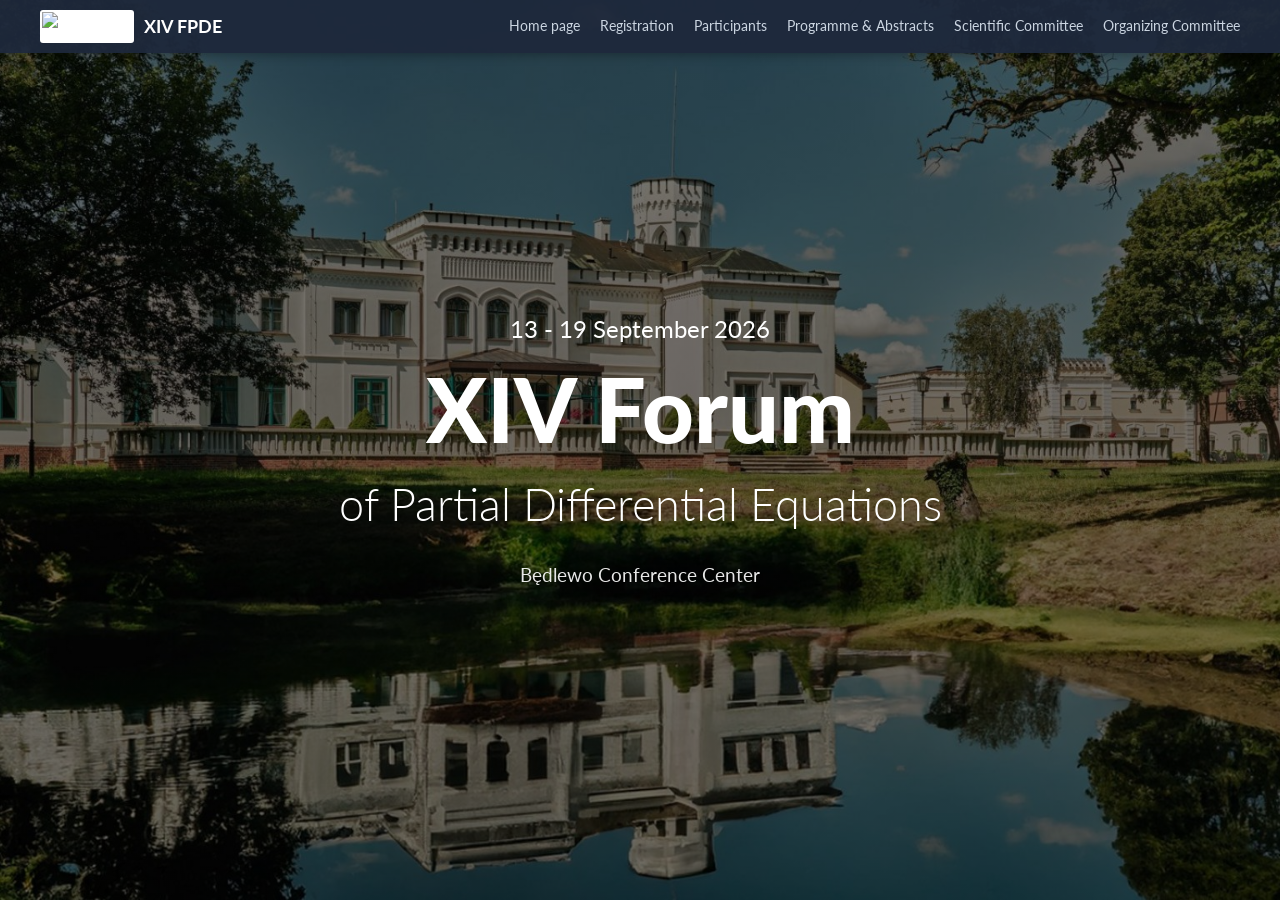
==== index.html @ 039bc212 "Implement navigation bar and adjust styles Added a navigation bar and updated styles for better layo" ====
<!DOCTYPE html>
<html lang="en">
<head>
    <meta charset="UTF-8">
    <meta name="viewport" content="width=device-width, initial-scale=1.0">
    <title>XIV Forum on PDE</title>
    <link href="https://fonts.googleapis.com/css2?family=Lato:wght@300;400;700;900&display=swap" rel="stylesheet">
    <style>
        :root {
            --primary-green: #2E7D32;
            --navbar-bg: rgba(30, 41, 59, 0.95); /* Ciemny granat/antracyt z lekką przezroczystością */
            --light-gray: #f5f7f9;
        }

        body { margin: 0; padding: 0; font-family: 'Lato', sans-serif; color: #333; line-height: 1.6; }

        /* --- NAWIGACJA (NAVBAR) --- */
        .navbar {
            position: fixed; /* Przyklejony do góry */
            top: 0;
            width: 100%;
            background-color: var(--navbar-bg);
            display: flex;
            justify-content: space-between;
            align-items: center;
            padding: 10px 40px;
            box-sizing: border-box;
            z-index: 1000;
            box-shadow: 0 2px 10px rgba(0,0,0,0.3);
        }

        .nav-logo {
            display: flex;
            align-items: center;
            color: white;
            text-decoration: none;
            font-weight: 700;
            font-size: 18px;
        }

        .nav-logo img {
            height: 40px;
            margin-right: 15px;
        }

        .nav-links {
            display: flex;
            gap: 20px;
        }

        .nav-links a {
            color: #cbd5e1;
            text-decoration: none;
            font-size: 14px;
            font-weight: 400;
            transition: 0.3s;
            white-space: nowrap;
        }

        .nav-links a:hover {
            color: white;
        }

        /* --- DOPASOWANIE HERO DO NAVBARA --- */
        .hero {
            position: relative;
            height: 100vh;
            background: linear-gradient(rgba(0,0,0,0.55), rgba(0,0,0,0.55)), 
                        url('image_d2cb7a.jpg') no-repeat center center/cover;
            display: flex;
            align-items: center;
            justify-content: center;
            color: white;
            text-align: center;
        }

        /* Pozostałe style bez zmian dla zachowania struktury... */
        .hero-content h2 { font-size: clamp(18px, 2vw, 24px); font-weight: 400; margin-bottom: 10px; }
        .hero-content h1 { font-size: clamp(40px, 8vw, 90px); font-weight: 900; margin: 0; line-height: 1.1; }
        .hero-content p.sub { font-size: clamp(24px, 4vw, 45px); font-weight: 300; margin: 10px 0; }
        .hero-content p.venue { font-size: clamp(16px, 1.5vw, 22px); margin-top: 20px; opacity: 0.9; }

        .general-info { padding: 80px 20px; max-width: 900px; margin: 0 auto; text-align: center; }
        .section-title { color: var(--primary-green); font-size: 28px; margin-bottom: 30px; }
        .btn-container { display: flex; gap: 20px; justify-content: center; flex-wrap: wrap; }
        .btn { padding: 15px 40px; border-radius: 12px; text-decoration: none; font-weight: 700; transition: 0.3s; }
        .btn-solid { background: var(--primary-green); color: white; }
        .btn-outline { background: white; color: var(--primary-green); border: 2px solid var(--primary-green); }

        .important-info { background-color: var(--light-gray); padding: 80px 20px; }
        .info-grid { display: grid; grid-template-columns: 1fr 1fr; gap: 20px; margin-bottom: 60px; }
        .card { background: white; padding: 25px; border-radius: 16px; box-shadow: 0 4px 12px rgba(0,0,0,0.05); }

        @media (max-width: 1024px) {
            .navbar { flex-direction: column; padding: 15px; }
            .nav-links { margin-top: 15px; flex-wrap: wrap; justify-content: center; gap: 10px; }
        }
    </style>
</head>
<body>

    <nav class="navbar">
        <a href="#" class="nav-logo">
            <div style="background: white; padding: 2px; border-radius: 3px; margin-right: 10px;">
                <img src="https://www.impan.pl/images/logo-impan.png" alt="IMPAN">
            </div>
            XIV FPDE
        </a>
        <div class="nav-links">
            <a href="#">Home page</a>
            <a href="#">Registration</a>
            <a href="#">Participants</a>
            <a href="#">Programme & Abstracts</a>
            <a href="#">Scientific Committee</a>
            <a href="#">Organizing Committee</a>
        </div>
    </nav>

    <section class="hero">
        <div class="hero-content">
            <h2>13 - 19 September 2026</h2>
            <h1>XIV Forum</h1>
            <p class="sub">of Partial Differential Equations</p>
            <p class="venue">Będlewo Conference Center</p>
        </div>
    </section>

    </body>
</html>
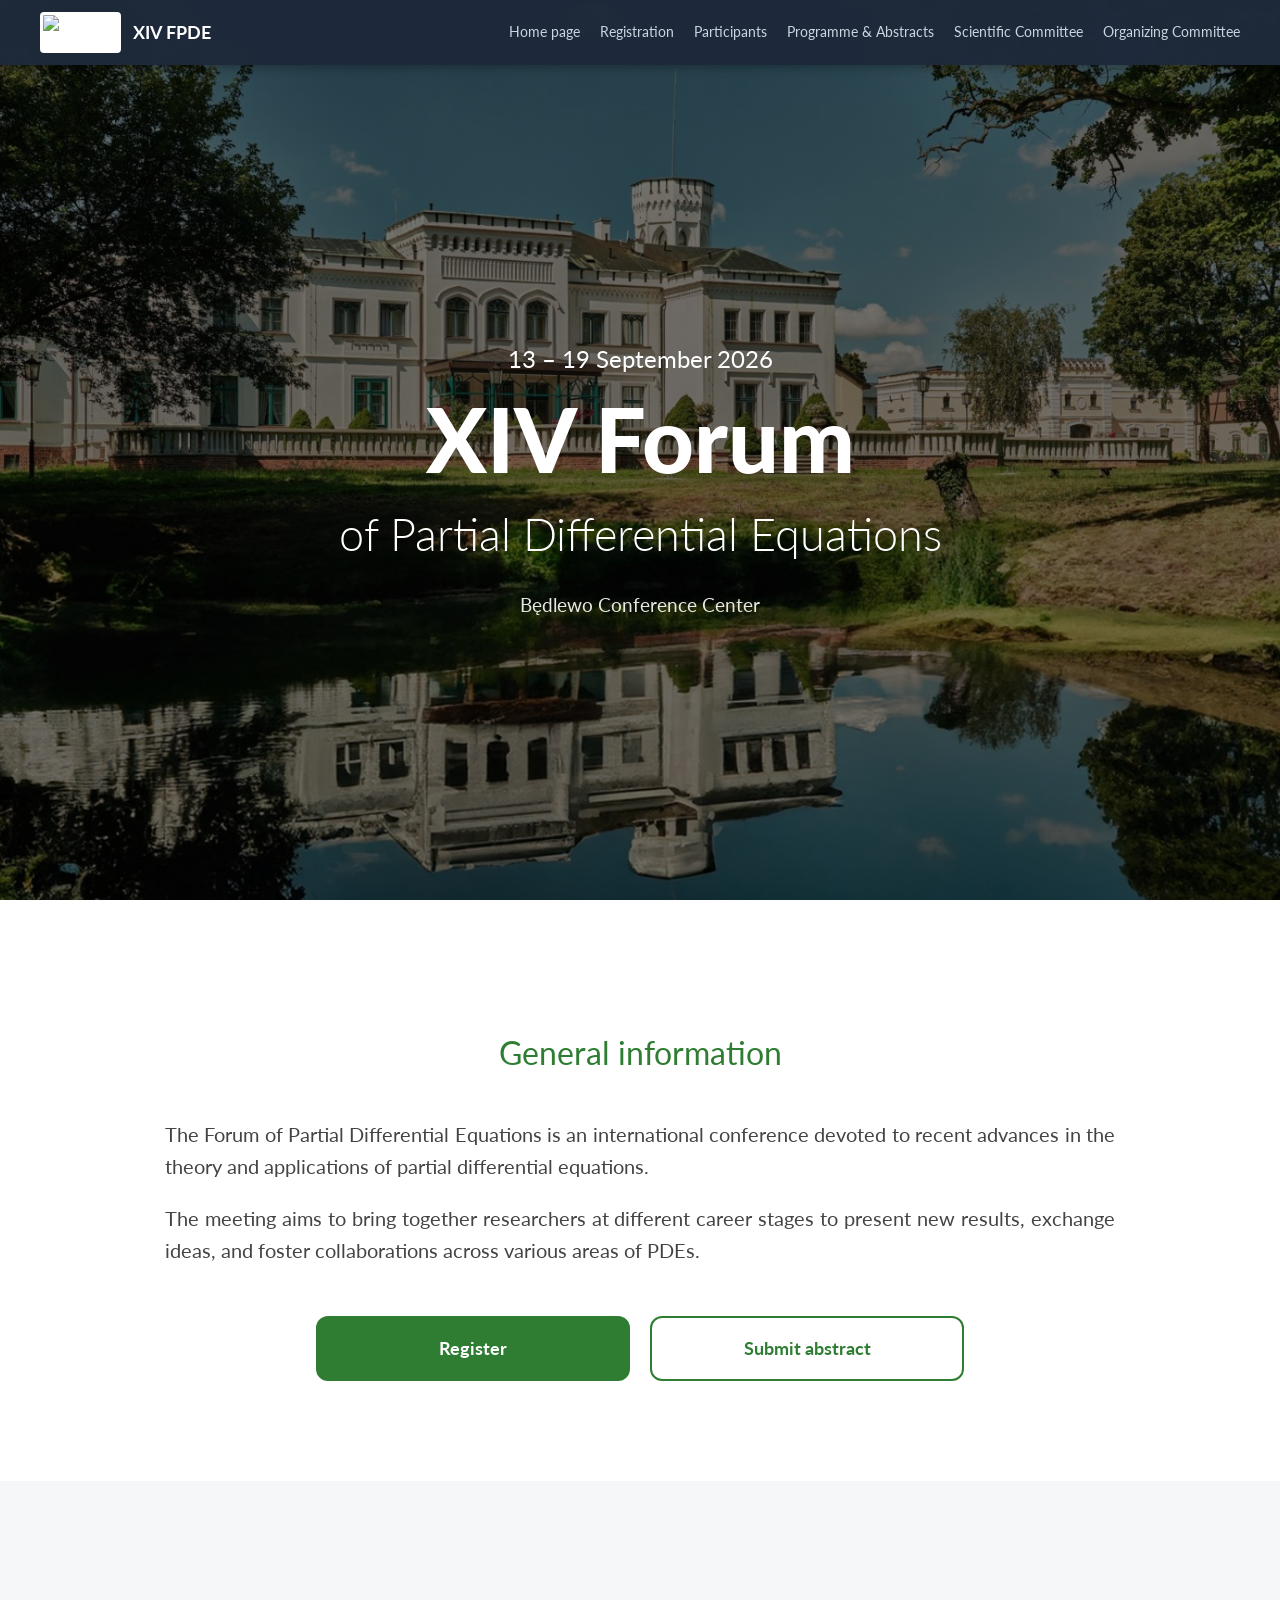
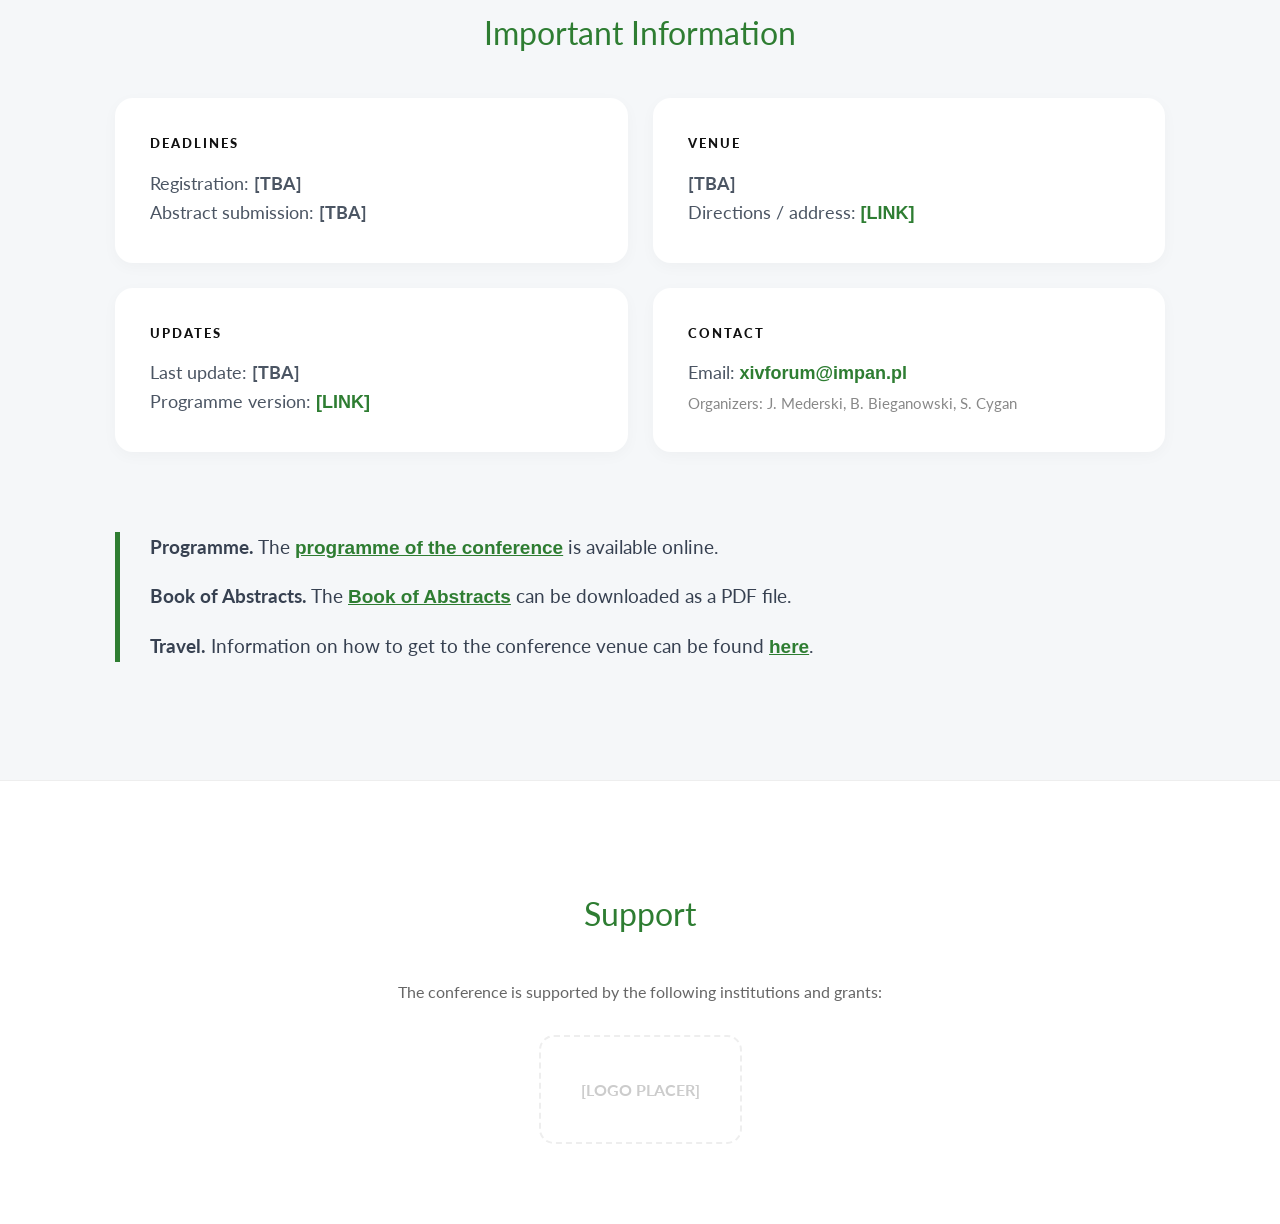
==== commit 2d10c8e4: "Update index.html" ====
--- a/index.html
+++ b/index.html
@@ -3,27 +3,41 @@
 <head>
     <meta charset="UTF-8">
     <meta name="viewport" content="width=device-width, initial-scale=1.0">
-    <title>XIV Forum on PDE</title>
+    <title>XIV Forum on PDE | Będlewo 2026</title>
     <link href="https://fonts.googleapis.com/css2?family=Lato:wght@300;400;700;900&display=swap" rel="stylesheet">
     <style>
         :root {
             --primary-green: #2E7D32;
-            --navbar-bg: rgba(30, 41, 59, 0.95); /* Ciemny granat/antracyt z lekką przezroczystością */
+            --navbar-bg: rgba(30, 41, 59, 0.98); /* Ciemny antracyt */
             --light-gray: #f5f7f9;
         }
 
-        body { margin: 0; padding: 0; font-family: 'Lato', sans-serif; color: #333; line-height: 1.6; }
+        /* Reset i globalne ustawienia */
+        html, body {
+            margin: 0;
+            padding: 0;
+            width: 100%;
+            overflow-x: hidden; /* Zapobiega scrollowaniu na boki */
+            scroll-behavior: smooth;
+        }
+
+        body {
+            font-family: 'Lato', sans-serif;
+            color: #333;
+            line-height: 1.6;
+            background-color: white;
+        }
 
         /* --- NAWIGACJA (NAVBAR) --- */
         .navbar {
-            position: fixed; /* Przyklejony do góry */
+            position: fixed;
             top: 0;
             width: 100%;
             background-color: var(--navbar-bg);
             display: flex;
             justify-content: space-between;
             align-items: center;
-            padding: 10px 40px;
+            padding: 12px 40px;
             box-sizing: border-box;
             z-index: 1000;
             box-shadow: 0 2px 10px rgba(0,0,0,0.3);
@@ -39,8 +53,11 @@
         }
 
         .nav-logo img {
-            height: 40px;
-            margin-right: 15px;
+            height: 35px;
+            background: white;
+            padding: 3px;
+            border-radius: 4px;
+            margin-right: 12px;
         }
 
         .nav-links {
@@ -61,10 +78,10 @@
             color: white;
         }
 
-        /* --- DOPASOWANIE HERO DO NAVBARA --- */
+        /* --- SEKCJA 1: HERO (ZDJĘCIE) --- */
         .hero {
             position: relative;
-            height: 100vh;
+            min-height: 100vh; /* Zapewnia min. pełny ekran, ale pozwala przewijać */
             background: linear-gradient(rgba(0,0,0,0.55), rgba(0,0,0,0.55)), 
                         url('image_d2cb7a.jpg') no-repeat center center/cover;
             display: flex;
@@ -72,28 +89,88 @@
             justify-content: center;
             color: white;
             text-align: center;
-        }
-
-        /* Pozostałe style bez zmian dla zachowania struktury... */
+            padding-top: 60px; /* Miejsce na navbar */
+            box-sizing: border-box;
+        }
+
         .hero-content h2 { font-size: clamp(18px, 2vw, 24px); font-weight: 400; margin-bottom: 10px; }
         .hero-content h1 { font-size: clamp(40px, 8vw, 90px); font-weight: 900; margin: 0; line-height: 1.1; }
         .hero-content p.sub { font-size: clamp(24px, 4vw, 45px); font-weight: 300; margin: 10px 0; }
         .hero-content p.venue { font-size: clamp(16px, 1.5vw, 22px); margin-top: 20px; opacity: 0.9; }
 
-        .general-info { padding: 80px 20px; max-width: 900px; margin: 0 auto; text-align: center; }
-        .section-title { color: var(--primary-green); font-size: 28px; margin-bottom: 30px; }
+        /* --- SEKCJA 2: GENERAL INFO --- */
+        .general-info {
+            padding: 100px 20px;
+            max-width: 950px;
+            margin: 0 auto;
+            text-align: center;
+        }
+
+        .section-title { color: var(--primary-green); font-size: 32px; margin-bottom: 40px; font-weight: 400; }
+        .general-text { font-size: 20px; color: #444; margin-bottom: 50px; text-align: justify; }
+
         .btn-container { display: flex; gap: 20px; justify-content: center; flex-wrap: wrap; }
-        .btn { padding: 15px 40px; border-radius: 12px; text-decoration: none; font-weight: 700; transition: 0.3s; }
-        .btn-solid { background: var(--primary-green); color: white; }
+        .btn {
+            padding: 16px 45px;
+            font-size: 18px;
+            font-weight: 700;
+            border-radius: 12px;
+            text-decoration: none;
+            transition: 0.3s;
+            min-width: 220px;
+        }
+        .btn-solid { background: var(--primary-green); color: white; border: 2px solid var(--primary-green); }
         .btn-outline { background: white; color: var(--primary-green); border: 2px solid var(--primary-green); }
-
-        .important-info { background-color: var(--light-gray); padding: 80px 20px; }
-        .info-grid { display: grid; grid-template-columns: 1fr 1fr; gap: 20px; margin-bottom: 60px; }
-        .card { background: white; padding: 25px; border-radius: 16px; box-shadow: 0 4px 12px rgba(0,0,0,0.05); }
-
+        .btn:hover { transform: translateY(-3px); box-shadow: 0 5px 15px rgba(0,0,0,0.1); }
+
+        /* --- SEKCJA 3: IMPORTANT INFO (SZARY BLOK) --- */
+        .important-info {
+            background-color: var(--light-gray);
+            padding: 100px 20px;
+        }
+
+        .info-wrapper { max-width: 1050px; margin: 0 auto; }
+        
+        .info-grid {
+            display: grid;
+            grid-template-columns: 1fr 1fr; /* Stały układ 2x2 na PC */
+            gap: 25px;
+            margin-bottom: 80px;
+        }
+
+        .card {
+            background: white;
+            padding: 35px;
+            border-radius: 18px;
+            box-shadow: 0 4px 15px rgba(0,0,0,0.03);
+        }
+
+        .card h4 { margin: 0 0 15px 0; font-size: 13px; letter-spacing: 2px; color: #111; text-transform: uppercase; font-weight: 900; }
+        .card p { margin: 0; font-size: 18px; color: #4b5563; }
+        .card a { color: var(--primary-green); text-decoration: none; font-weight: 600; }
+
+        .footer-links {
+            border-left: 5px solid var(--primary-green);
+            padding-left: 30px;
+            margin-top: 40px;
+        }
+        .footer-links p { font-size: 19px; margin: 18px 0; color: #374151; }
+        .footer-links a { color: var(--primary-green); text-decoration: underline; font-weight: 600; }
+
+        /* --- SEKCJA 4: SUPPORT --- */
+        .support-section {
+            padding: 80px 20px;
+            text-align: center;
+            background: white;
+            border-top: 1px solid #eee;
+        }
+
+        /* RWD - Telefon */
         @media (max-width: 1024px) {
             .navbar { flex-direction: column; padding: 15px; }
             .nav-links { margin-top: 15px; flex-wrap: wrap; justify-content: center; gap: 10px; }
+            .info-grid { grid-template-columns: 1fr; } /* Jedna kolumna na mobile */
+            .hero { padding-top: 120px; }
         }
     </style>
 </head>
@@ -101,9 +178,7 @@
 
     <nav class="navbar">
         <a href="#" class="nav-logo">
-            <div style="background: white; padding: 2px; border-radius: 3px; margin-right: 10px;">
-                <img src="https://www.impan.pl/images/logo-impan.png" alt="IMPAN">
-            </div>
+            <img src="https://www.impan.pl/images/logo-impan.png" alt="IMPAN">
             XIV FPDE
         </a>
         <div class="nav-links">
@@ -118,12 +193,64 @@
 
     <section class="hero">
         <div class="hero-content">
-            <h2>13 - 19 September 2026</h2>
+            <h2>13 – 19 September 2026</h2>
             <h1>XIV Forum</h1>
             <p class="sub">of Partial Differential Equations</p>
             <p class="venue">Będlewo Conference Center</p>
         </div>
     </section>
 
-    </body>
+    <section class="general-info">
+        <h2 class="section-title">General information</h2>
+        <div class="general-text">
+            <p>The Forum of Partial Differential Equations is an international conference devoted to recent advances in the theory and applications of partial differential equations.</p>
+            <p>The meeting aims to bring together researchers at different career stages to present new results, exchange ideas, and foster collaborations across various areas of PDEs.</p>
+        </div>
+        <div class="btn-container">
+            <a href="#" class="btn btn-solid">Register</a>
+            <a href="#" class="btn btn-outline">Submit abstract</a>
+        </div>
+    </section>
+
+    <section class="important-info">
+        <div class="info-wrapper">
+            <h2 class="section-title" style="text-align: center;">Important Information</h2>
+            
+            <div class="info-grid">
+                <div class="card">
+                    <h4>Deadlines</h4>
+                    <p>Registration: <b>[TBA]</b><br>Abstract submission: <b>[TBA]</b></p>
+                </div>
+                <div class="card">
+                    <h4>Venue</h4>
+                    <p><b>[TBA]</b><br>Directions / address: <a href="#">[LINK]</a></p>
+                </div>
+                <div class="card">
+                    <h4>Updates</h4>
+                    <p>Last update: <b>[TBA]</b><br>Programme version: <a href="#">[LINK]</a></p>
+                </div>
+                <div class="card">
+                    <h4>Contact</h4>
+                    <p>Email: <a href="mailto:xivforum@impan.pl">xivforum@impan.pl</a><br>
+                    <small style="color: #888;">Organizers: J. Mederski, B. Bieganowski, S. Cygan</small></p>
+                </div>
+            </div>
+
+            <div class="footer-links">
+                <p><b>Programme.</b> The <a href="#">programme of the conference</a> is available online.</p>
+                <p><b>Book of Abstracts.</b> The <a href="#">Book of Abstracts</a> can be downloaded as a PDF file.</p>
+                <p><b>Travel.</b> Information on how to get to the conference venue can be found <a href="#">here</a>.</p>
+            </div>
+        </div>
+    </section>
+
+    <section class="support-section">
+        <h2 class="section-title">Support</h2>
+        <p style="color: #666; max-width: 600px; margin: 0 auto 30px;">The conference is supported by the following institutions and grants:</p>
+        <div style="font-weight: bold; color: #ccc; border: 2px dashed #eee; padding: 40px; display: inline-block; border-radius: 15px;">
+            [LOGO PLACER]
+        </div>
+    </section>
+
+</body>
 </html>
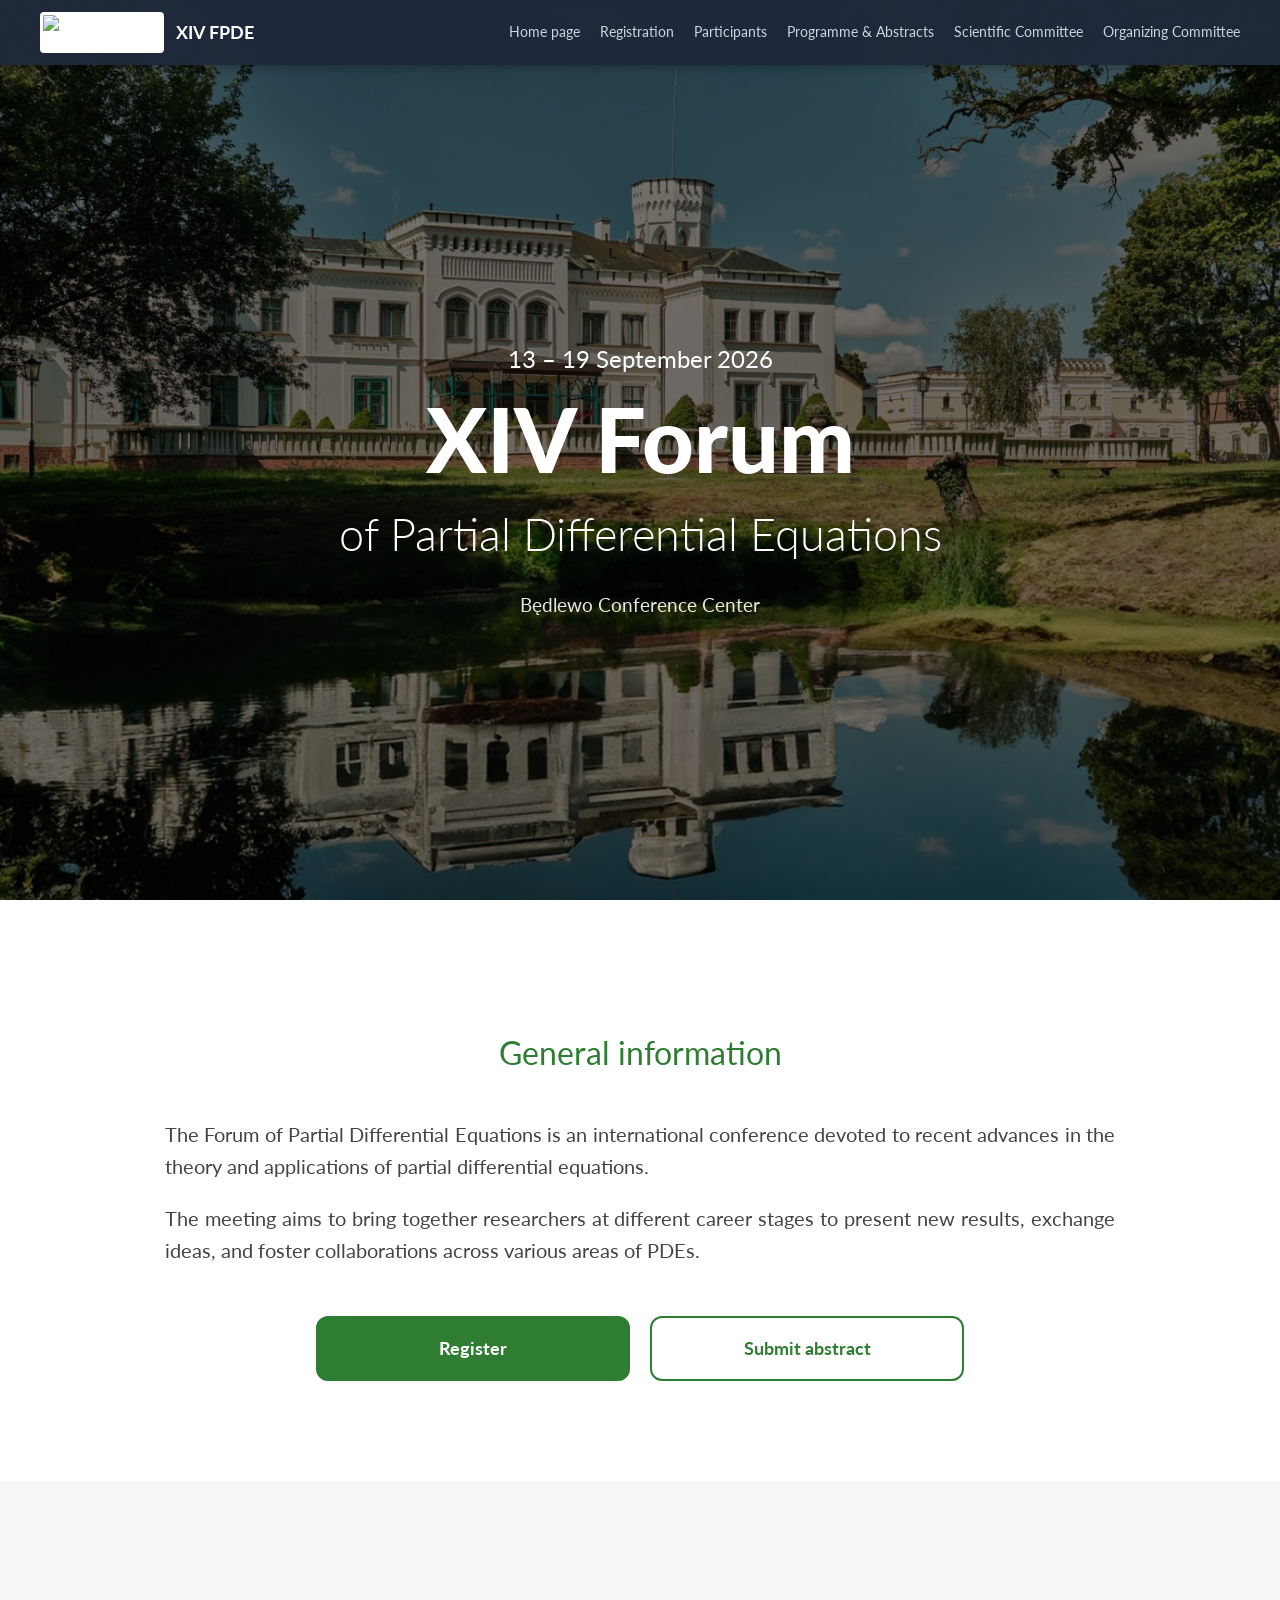
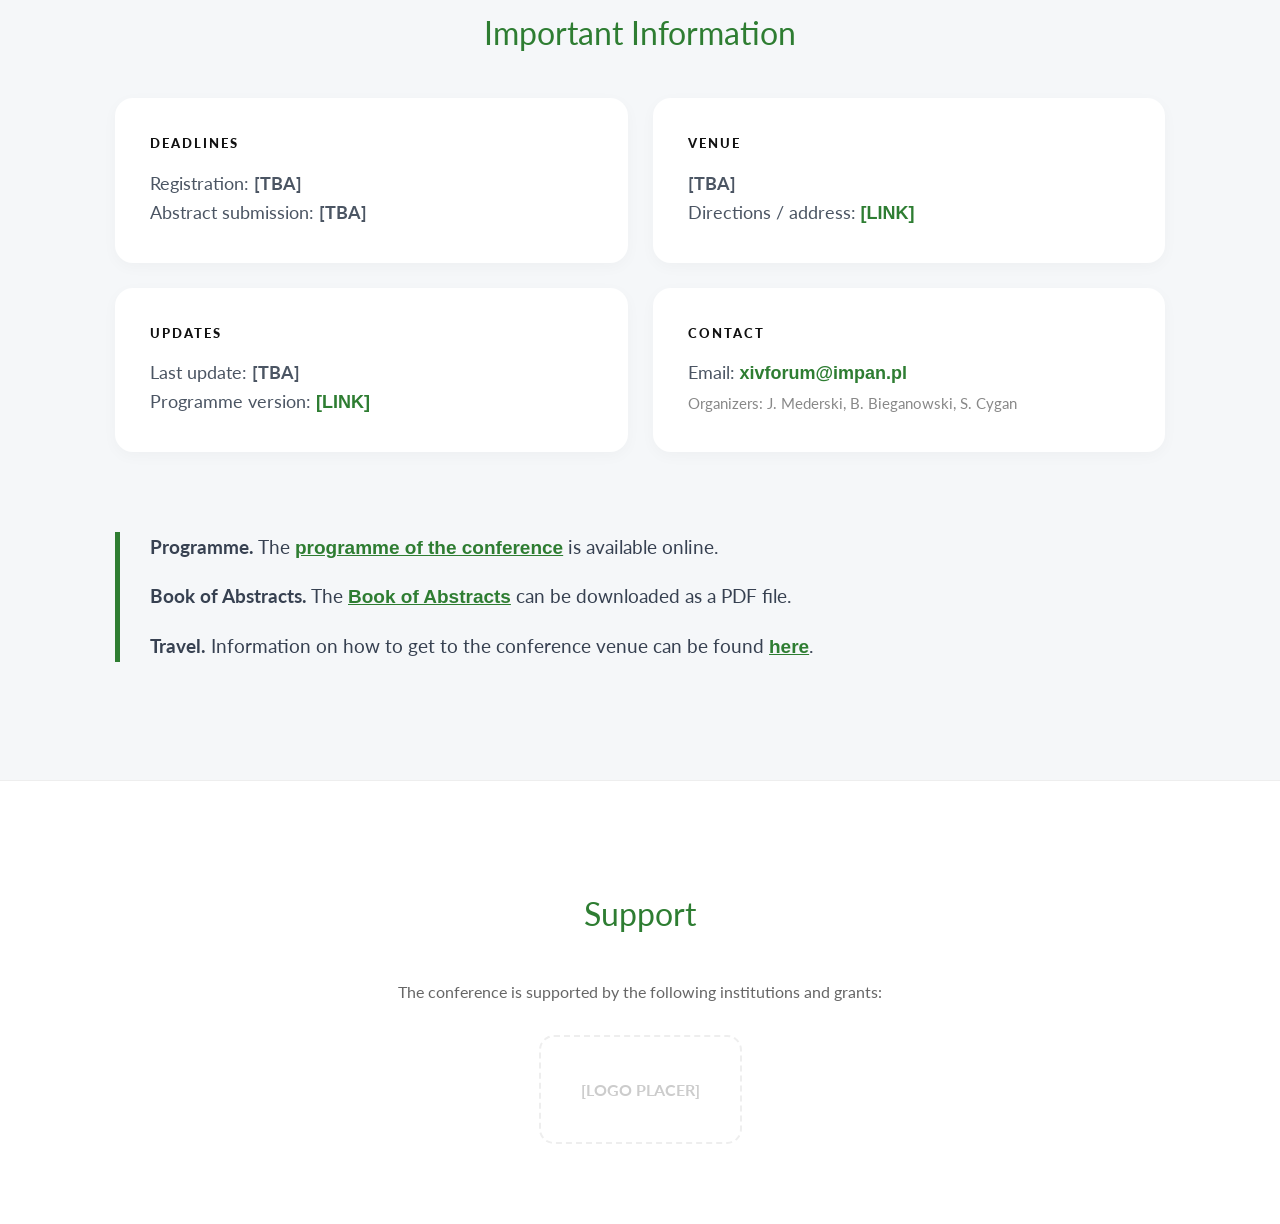
==== commit b864df8e: "Update index.html" ====
--- a/index.html
+++ b/index.html
@@ -178,16 +178,16 @@
 
     <nav class="navbar">
         <a href="#" class="nav-logo">
-            <img src="https://www.impan.pl/images/logo-impan.png" alt="IMPAN">
+            <img src="logo-impan.png" alt="IMPAN Logo">
             XIV FPDE
         </a>
         <div class="nav-links">
             <a href="#">Home page</a>
-            <a href="#">Registration</a>
-            <a href="#">Participants</a>
-            <a href="#">Programme & Abstracts</a>
-            <a href="#">Scientific Committee</a>
-            <a href="#">Organizing Committee</a>
+            <a href="registration.html">Registration</a>
+            <a href="participants.html">Participants</a>
+            <a href="program.html">Programme & Abstracts</a>
+            <a href="scientific.html">Scientific Committee</a>
+            <a href="organization.html">Organizing Committee</a>
         </div>
     </nav>
 
@@ -254,3 +254,7 @@
 
 </body>
 </html>
+
+
+
+
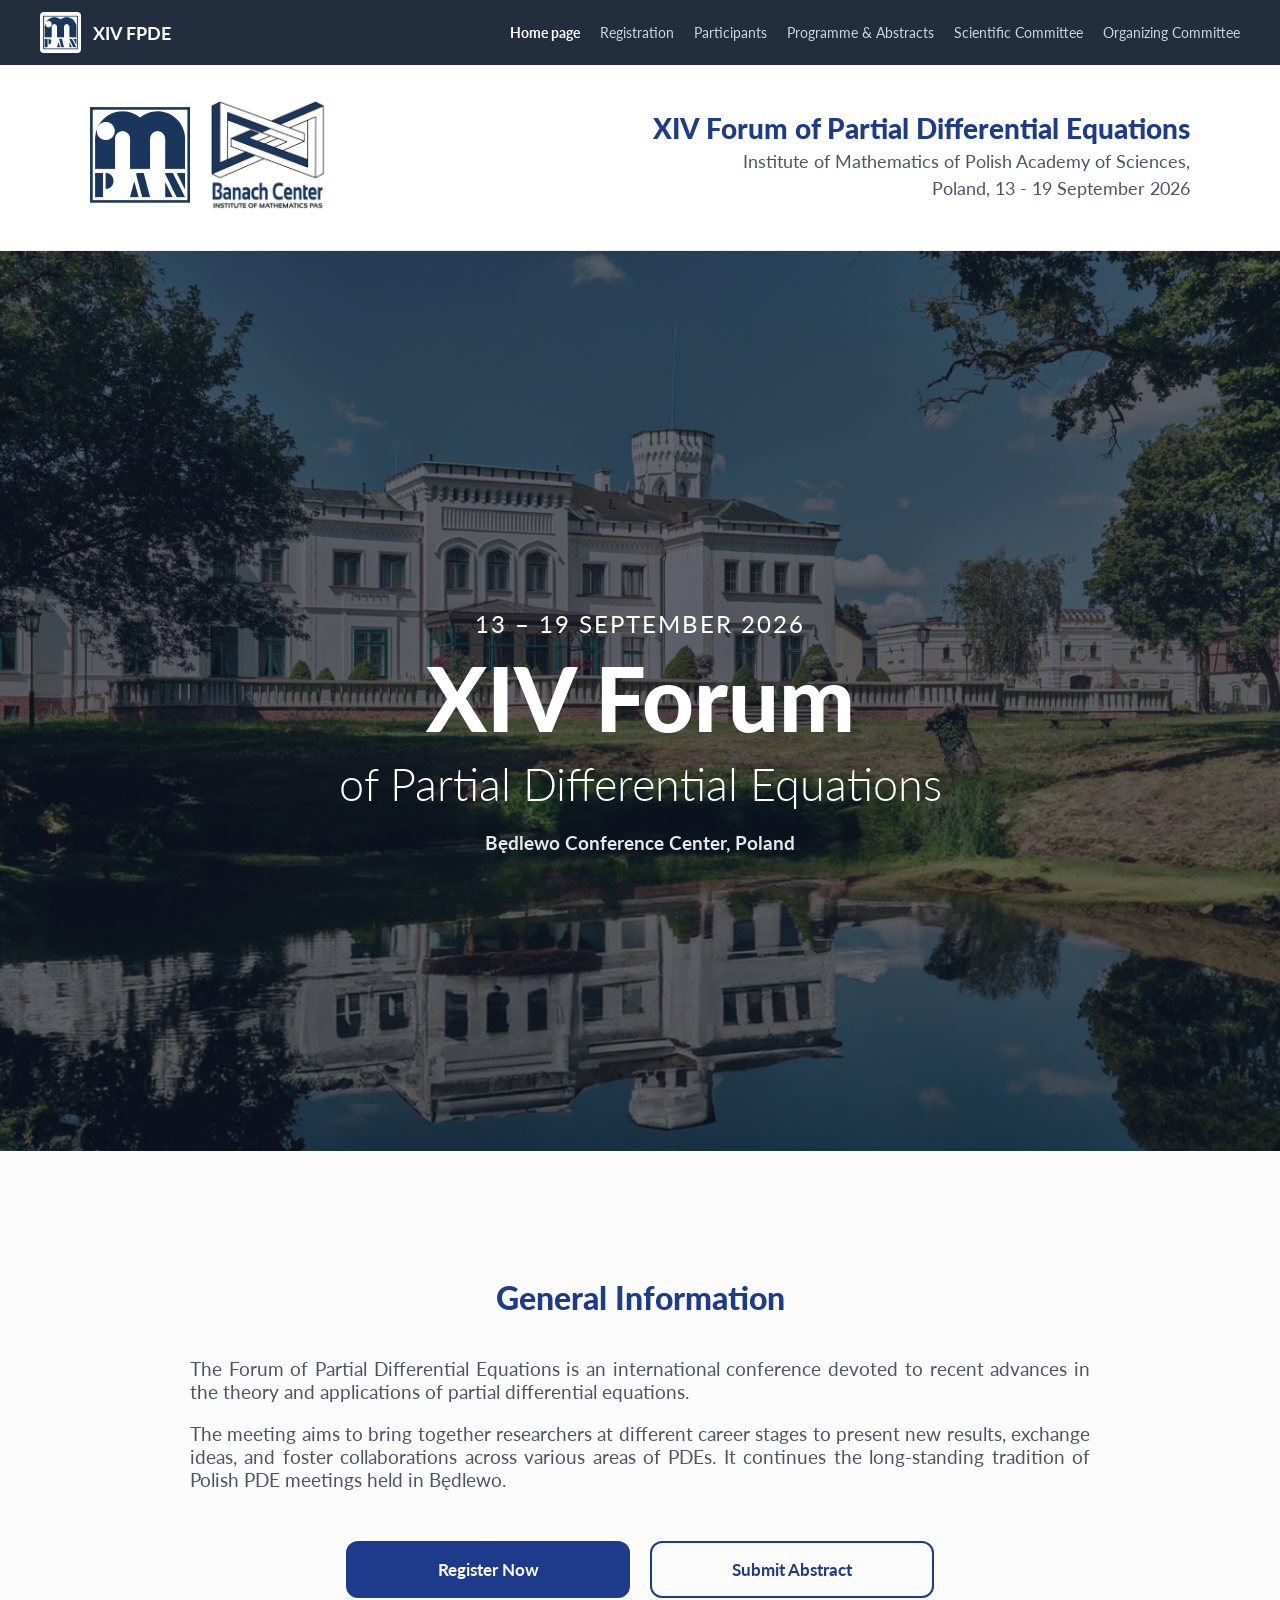
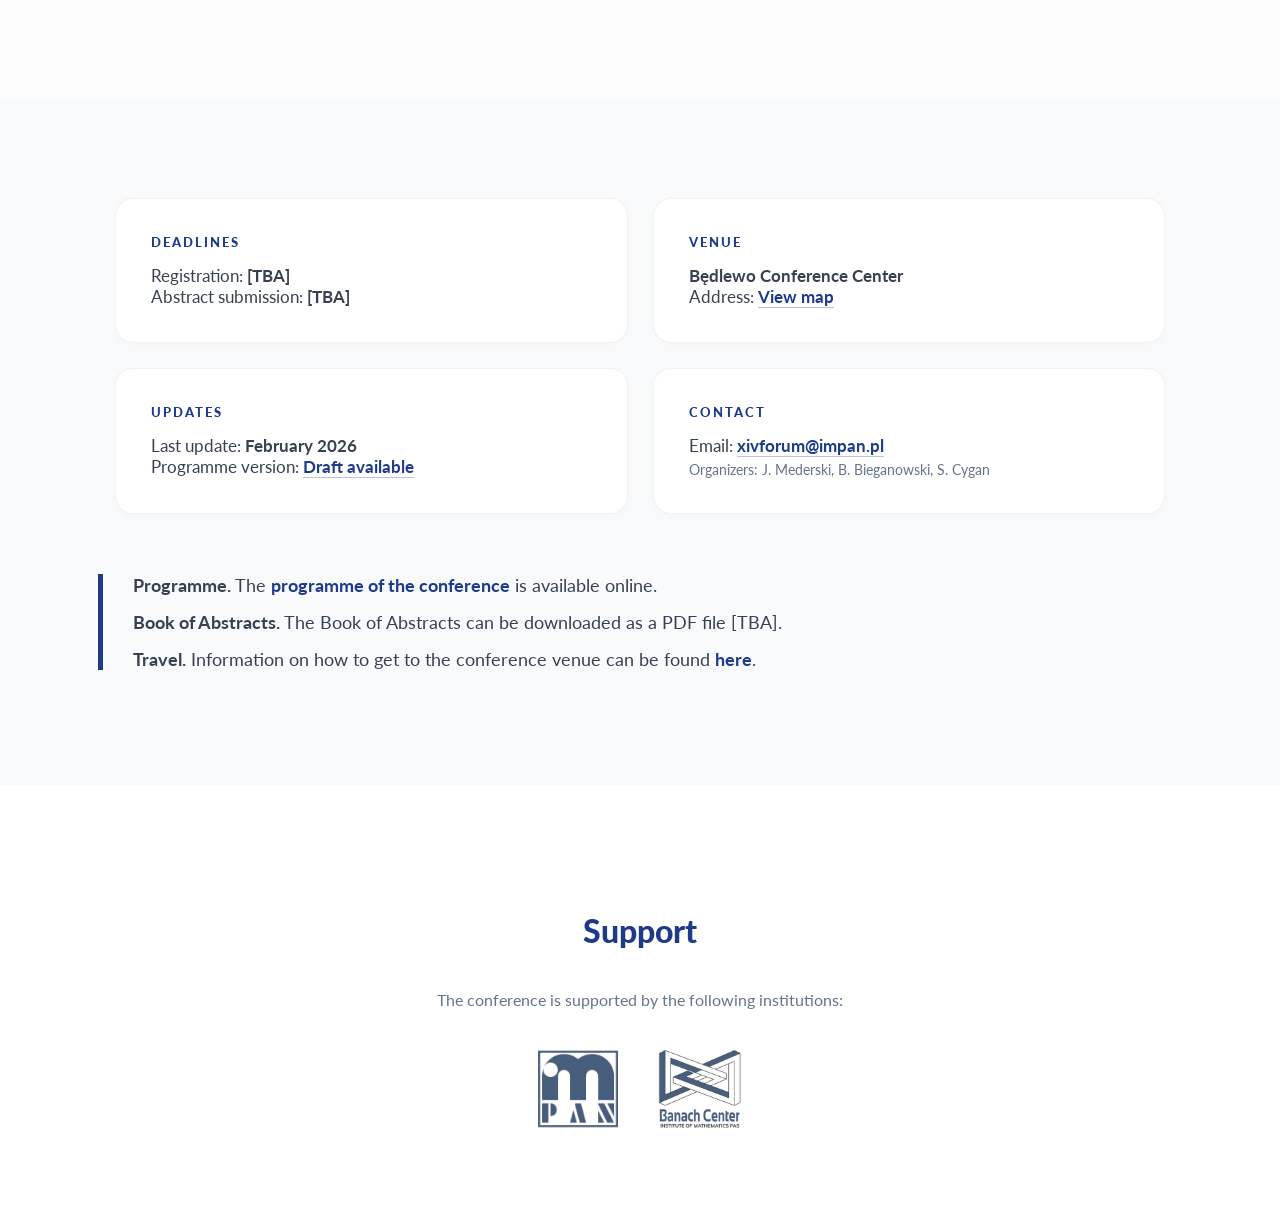
==== commit 05990936: "Refactor index.html structure and styles" ====
--- a/index.html
+++ b/index.html
@@ -5,256 +5,169 @@
     <meta name="viewport" content="width=device-width, initial-scale=1.0">
     <title>XIV Forum on PDE | Będlewo 2026</title>
     <link href="https://fonts.googleapis.com/css2?family=Lato:wght@300;400;700;900&display=swap" rel="stylesheet">
+    <link rel="stylesheet" href="style.css">
+    <script src="header.js" defer></script>
     <style>
         :root {
-            --primary-green: #2E7D32;
-            --navbar-bg: rgba(30, 41, 59, 0.98); /* Ciemny antracyt */
-            --light-gray: #f5f7f9;
+            --primary-blue: #1E3A8A; /* Zgodny z resztą zakładek */
+            --light-gray: #f8fafc;
         }
 
-        /* Reset i globalne ustawienia */
         html, body {
             margin: 0;
             padding: 0;
             width: 100%;
-            overflow-x: hidden; /* Zapobiega scrollowaniu na boki */
+            overflow-x: hidden;
             scroll-behavior: smooth;
         }
 
-        body {
-            font-family: 'Lato', sans-serif;
-            color: #333;
-            line-height: 1.6;
-            background-color: white;
-        }
-
-        /* --- NAWIGACJA (NAVBAR) --- */
-        .navbar {
-            position: fixed;
-            top: 0;
-            width: 100%;
-            background-color: var(--navbar-bg);
-            display: flex;
-            justify-content: space-between;
-            align-items: center;
-            padding: 12px 40px;
-            box-sizing: border-box;
-            z-index: 1000;
-            box-shadow: 0 2px 10px rgba(0,0,0,0.3);
-        }
-
-        .nav-logo {
-            display: flex;
-            align-items: center;
-            color: white;
-            text-decoration: none;
-            font-weight: 700;
-            font-size: 18px;
-        }
-
-        .nav-logo img {
-            height: 35px;
-            background: white;
-            padding: 3px;
-            border-radius: 4px;
-            margin-right: 12px;
-        }
-
-        .nav-links {
-            display: flex;
-            gap: 20px;
-        }
-
-        .nav-links a {
-            color: #cbd5e1;
-            text-decoration: none;
-            font-size: 14px;
-            font-weight: 400;
-            transition: 0.3s;
-            white-space: nowrap;
-        }
-
-        .nav-links a:hover {
-            color: white;
-        }
-
-        /* --- SEKCJA 1: HERO (ZDJĘCIE) --- */
+        /* --- SEKCJA HERO --- */
         .hero {
             position: relative;
-            min-height: 100vh; /* Zapewnia min. pełny ekran, ale pozwala przewijać */
-            background: linear-gradient(rgba(0,0,0,0.55), rgba(0,0,0,0.55)), 
+            min-height: 100vh;
+            background: linear-gradient(rgba(15, 23, 42, 0.65), rgba(15, 23, 42, 0.65)), 
                         url('image_d2cb7a.jpg') no-repeat center center/cover;
             display: flex;
             align-items: center;
             justify-content: center;
             color: white;
             text-align: center;
-            padding-top: 60px; /* Miejsce na navbar */
+            padding-top: 60px;
             box-sizing: border-box;
         }
 
-        .hero-content h2 { font-size: clamp(18px, 2vw, 24px); font-weight: 400; margin-bottom: 10px; }
+        .hero-content h2 { font-size: clamp(18px, 2vw, 24px); font-weight: 400; margin-bottom: 10px; text-transform: uppercase; letter-spacing: 2px; }
         .hero-content h1 { font-size: clamp(40px, 8vw, 90px); font-weight: 900; margin: 0; line-height: 1.1; }
         .hero-content p.sub { font-size: clamp(24px, 4vw, 45px); font-weight: 300; margin: 10px 0; }
-        .hero-content p.venue { font-size: clamp(16px, 1.5vw, 22px); margin-top: 20px; opacity: 0.9; }
+        .hero-content p.venue { font-size: clamp(16px, 1.5vw, 22px); margin-top: 20px; opacity: 0.9; font-weight: 700; }
 
-        /* --- SEKCJA 2: GENERAL INFO --- */
-        .general-info {
-            padding: 100px 20px;
-            max-width: 950px;
-            margin: 0 auto;
+        /* --- LAYOUT SEKCJI --- */
+        .section-padding { padding: 100px 20px; }
+        .home-section-title { 
+            color: var(--primary-blue); 
+            font-size: 32px; 
+            margin-bottom: 40px; 
+            font-weight: 900; 
             text-align: center;
         }
 
-        .section-title { color: var(--primary-green); font-size: 32px; margin-bottom: 40px; font-weight: 400; }
-        .general-text { font-size: 20px; color: #444; margin-bottom: 50px; text-align: justify; }
+        .general-text { font-size: 19px; color: #4b5563; max-width: 900px; margin: 0 auto 50px; text-align: justify; }
 
+        /* --- PRZYCISKI --- */
         .btn-container { display: flex; gap: 20px; justify-content: center; flex-wrap: wrap; }
-        .btn {
-            padding: 16px 45px;
-            font-size: 18px;
+        .btn-home {
+            padding: 16px 40px;
+            font-size: 17px;
             font-weight: 700;
             border-radius: 12px;
             text-decoration: none;
             transition: 0.3s;
-            min-width: 220px;
+            min-width: 200px;
+            text-align: center;
         }
-        .btn-solid { background: var(--primary-green); color: white; border: 2px solid var(--primary-green); }
-        .btn-outline { background: white; color: var(--primary-green); border: 2px solid var(--primary-green); }
-        .btn:hover { transform: translateY(-3px); box-shadow: 0 5px 15px rgba(0,0,0,0.1); }
+        .btn-blue { background: var(--primary-blue); color: white; border: 2px solid var(--primary-blue); }
+        .btn-blue-outline { background: transparent; color: var(--primary-blue); border: 2px solid var(--primary-blue); }
+        .btn-home:hover { transform: translateY(-3px); box-shadow: 0 8px 20px rgba(30, 58, 138, 0.2); }
 
-        /* --- SEKCJA 3: IMPORTANT INFO (SZARY BLOK) --- */
-        .important-info {
-            background-color: var(--light-gray);
-            padding: 100px 20px;
+        /* --- KARTY INFORMACYJNE --- */
+        .important-info { background-color: var(--light-gray); }
+        .info-grid {
+            display: grid;
+            grid-template-columns: 1fr 1fr;
+            gap: 25px;
+            max-width: 1050px;
+            margin: 0 auto 60px;
         }
 
-        .info-wrapper { max-width: 1050px; margin: 0 auto; }
-        
-        .info-grid {
-            display: grid;
-            grid-template-columns: 1fr 1fr; /* Stały układ 2x2 na PC */
-            gap: 25px;
-            margin-bottom: 80px;
-        }
-
-        .card {
+        .info-card {
             background: white;
             padding: 35px;
             border-radius: 18px;
-            box-shadow: 0 4px 15px rgba(0,0,0,0.03);
+            border: 1px solid rgba(0,0,0,0.05);
+            box-shadow: 0 4px 15px rgba(0,0,0,0.02);
         }
 
-        .card h4 { margin: 0 0 15px 0; font-size: 13px; letter-spacing: 2px; color: #111; text-transform: uppercase; font-weight: 900; }
-        .card p { margin: 0; font-size: 18px; color: #4b5563; }
-        .card a { color: var(--primary-green); text-decoration: none; font-weight: 600; }
+        .info-card h4 { margin: 0 0 15px 0; font-size: 13px; letter-spacing: 2px; color: var(--primary-blue); text-transform: uppercase; font-weight: 900; }
+        .info-card p { margin: 0; font-size: 17px; color: #374151; }
+        .info-card a { color: var(--primary-blue); text-decoration: none; font-weight: 700; border-bottom: 1px solid rgba(30, 58, 138, 0.3); }
 
-        .footer-links {
-            border-left: 5px solid var(--primary-green);
+        /* --- FOOTER LINKS --- */
+        .footer-links-block {
+            max-width: 1050px;
+            margin: 0 auto;
+            border-left: 5px solid var(--primary-blue);
             padding-left: 30px;
-            margin-top: 40px;
         }
-        .footer-links p { font-size: 19px; margin: 18px 0; color: #374151; }
-        .footer-links a { color: var(--primary-green); text-decoration: underline; font-weight: 600; }
+        .footer-links-block p { font-size: 18px; margin: 15px 0; color: #374151; }
+        .footer-links-block a { color: var(--primary-blue); text-decoration: none; font-weight: 700; }
 
-        /* --- SEKCJA 4: SUPPORT --- */
-        .support-section {
-            padding: 80px 20px;
-            text-align: center;
-            background: white;
-            border-top: 1px solid #eee;
-        }
-
-        /* RWD - Telefon */
-        @media (max-width: 1024px) {
-            .navbar { flex-direction: column; padding: 15px; }
-            .nav-links { margin-top: 15px; flex-wrap: wrap; justify-content: center; gap: 10px; }
-            .info-grid { grid-template-columns: 1fr; } /* Jedna kolumna na mobile */
-            .hero { padding-top: 120px; }
+        @media (max-width: 800px) {
+            .info-grid { grid-template-columns: 1fr; }
+            .hero-content h1 { font-size: 50px; }
         }
     </style>
 </head>
 <body>
 
-    <nav class="navbar">
-        <a href="#" class="nav-logo">
-            <img src="logo-impan.png" alt="IMPAN Logo">
-            XIV FPDE
-        </a>
-        <div class="nav-links">
-            <a href="#">Home page</a>
-            <a href="registration.html">Registration</a>
-            <a href="participants.html">Participants</a>
-            <a href="program.html">Programme & Abstracts</a>
-            <a href="scientific.html">Scientific Committee</a>
-            <a href="organization.html">Organizing Committee</a>
-        </div>
-    </nav>
+    <div id="header-placeholder"></div>
 
     <section class="hero">
         <div class="hero-content">
             <h2>13 – 19 September 2026</h2>
             <h1>XIV Forum</h1>
             <p class="sub">of Partial Differential Equations</p>
-            <p class="venue">Będlewo Conference Center</p>
+            <p class="venue">Będlewo Conference Center, Poland</p>
         </div>
     </section>
 
-    <section class="general-info">
-        <h2 class="section-title">General information</h2>
+    <section class="section-padding">
+        <h2 class="home-section-title">General Information</h2>
         <div class="general-text">
             <p>The Forum of Partial Differential Equations is an international conference devoted to recent advances in the theory and applications of partial differential equations.</p>
-            <p>The meeting aims to bring together researchers at different career stages to present new results, exchange ideas, and foster collaborations across various areas of PDEs.</p>
+            <p>The meeting aims to bring together researchers at different career stages to present new results, exchange ideas, and foster collaborations across various areas of PDEs. It continues the long-standing tradition of Polish PDE meetings held in Będlewo.</p>
         </div>
         <div class="btn-container">
-            <a href="#" class="btn btn-solid">Register</a>
-            <a href="#" class="btn btn-outline">Submit abstract</a>
+            <a href="registration.html" class="btn-home btn-blue">Register Now</a>
+            <a href="mailto:xivforum@impan.pl" class="btn-home btn-blue-outline">Submit Abstract</a>
         </div>
     </section>
 
-    <section class="important-info">
-        <div class="info-wrapper">
-            <h2 class="section-title" style="text-align: center;">Important Information</h2>
-            
-            <div class="info-grid">
-                <div class="card">
-                    <h4>Deadlines</h4>
-                    <p>Registration: <b>[TBA]</b><br>Abstract submission: <b>[TBA]</b></p>
-                </div>
-                <div class="card">
-                    <h4>Venue</h4>
-                    <p><b>[TBA]</b><br>Directions / address: <a href="#">[LINK]</a></p>
-                </div>
-                <div class="card">
-                    <h4>Updates</h4>
-                    <p>Last update: <b>[TBA]</b><br>Programme version: <a href="#">[LINK]</a></p>
-                </div>
-                <div class="card">
-                    <h4>Contact</h4>
-                    <p>Email: <a href="mailto:xivforum@impan.pl">xivforum@impan.pl</a><br>
-                    <small style="color: #888;">Organizers: J. Mederski, B. Bieganowski, S. Cygan</small></p>
-                </div>
+    <section class="important-info section-padding">
+        <div class="info-grid">
+            <div class="info-card">
+                <h4>Deadlines</h4>
+                <p>Registration: <b>[TBA]</b><br>Abstract submission: <b>[TBA]</b></p>
             </div>
+            <div class="info-card">
+                <h4>Venue</h4>
+                <p><b>Będlewo Conference Center</b><br>Address: <a href="https://www.impan.pl/en/centres/bedlewo/location" target="_blank">View map</a></p>
+            </div>
+            <div class="info-card">
+                <h4>Updates</h4>
+                <p>Last update: <b>February 2026</b><br>Programme version: <a href="programme.html">Draft available</a></p>
+            </div>
+            <div class="info-card">
+                <h4>Contact</h4>
+                <p>Email: <a href="mailto:xivforum@impan.pl">xivforum@impan.pl</a><br>
+                <small style="color: #64748b; display: block; margin-top: 5px;">Organizers: J. Mederski, B. Bieganowski, S. Cygan</small></p>
+            </div>
+        </div>
 
-            <div class="footer-links">
-                <p><b>Programme.</b> The <a href="#">programme of the conference</a> is available online.</p>
-                <p><b>Book of Abstracts.</b> The <a href="#">Book of Abstracts</a> can be downloaded as a PDF file.</p>
-                <p><b>Travel.</b> Information on how to get to the conference venue can be found <a href="#">here</a>.</p>
-            </div>
+        <div class="footer-links-block">
+            <p><b>Programme.</b> The <a href="programme.html">programme of the conference</a> is available online.</p>
+            <p><b>Book of Abstracts.</b> The Book of Abstracts can be downloaded as a PDF file [TBA].</p>
+            <p><b>Travel.</b> Information on how to get to the conference venue can be found <a href="registration.html">here</a>.</p>
         </div>
     </section>
 
-    <section class="support-section">
-        <h2 class="section-title">Support</h2>
-        <p style="color: #666; max-width: 600px; margin: 0 auto 30px;">The conference is supported by the following institutions and grants:</p>
-        <div style="font-weight: bold; color: #ccc; border: 2px dashed #eee; padding: 40px; display: inline-block; border-radius: 15px;">
-            [LOGO PLACER]
+    <section class="section-padding" style="text-align: center; background: white;">
+        <h2 class="home-section-title">Support</h2>
+        <p style="color: #64748b; max-width: 600px; margin: 0 auto 40px;">The conference is supported by the following institutions:</p>
+        <div style="display: flex; justify-content: center; gap: 40px; align-items: center; flex-wrap: wrap; opacity: 0.8;">
+             <img src="logo-impan.png" alt="IMPAN" style="height: 80px;">
+             <img src="banachcenter.jpg" alt="Banach Center" style="height: 80px;">
         </div>
     </section>
 
 </body>
 </html>
-
-
-
-
--- a/style.css
+++ b/style.css
@@ -0,0 +1,191 @@
+/* --- ZMIENNE I PODSTAWY --- */
+:root {
+    --primary-blue: #1E3A8A;
+    --navbar-bg: rgba(30, 41, 59, 0.98);
+    --light-gray: #f5f7f9;
+    --text-dark: #111827;
+    --text-muted: #4b5563;
+    --border-soft: rgba(0,0,0,0.08);
+}
+
+body { 
+    margin: 0; 
+    padding: 0; 
+    font-family: 'Lato', sans-serif; 
+    background-color: #fcfcfc; 
+    color: #1f2937; 
+}
+
+/* --- NAVBAR --- */
+.navbar {
+    position: fixed; 
+    top: 0; 
+    width: 100%; 
+    background-color: var(--navbar-bg);
+    display: flex; 
+    justify-content: space-between; 
+    align-items: center;
+    padding: 12px 40px; 
+    box-sizing: border-box; 
+    z-index: 1000;
+}
+
+.nav-logo { 
+    display: flex; 
+    align-items: center; 
+    color: white; 
+    text-decoration: none; 
+    font-weight: 700; 
+    font-size: 18px; 
+}
+
+.nav-logo img { 
+    height: 35px; 
+    background: white; 
+    padding: 3px; 
+    border-radius: 4px; 
+    margin-right: 12px; 
+}
+
+.nav-links { 
+    display: flex; 
+    gap: 20px; 
+}
+
+.nav-links a { 
+    color: #cbd5e1; 
+    text-decoration: none; 
+    font-size: 14px; 
+    transition: 0.3s; 
+}
+
+.nav-links a:hover, .nav-links a.active-link { 
+    color: white; 
+}
+
+.nav-links a.active-link {
+    font-weight: bold;
+}
+
+/* --- HEADER / BANNER --- */
+.header-banner {
+    margin-top: 60px;
+    background: #fff;
+    padding: 40px 20px;
+    border-bottom: 1px solid #eee;
+    display: flex;
+    justify-content: center;
+    align-items: center;
+}
+
+.header-container {
+    max-width: 1100px; 
+    width: 100%;
+    display: flex; 
+    align-items: center; 
+    justify-content: space-between; 
+    gap: 30px;
+}
+
+.logos { 
+    display: flex; 
+    align-items: center; 
+    gap: 20px; 
+}
+
+.logos img { 
+    height: clamp(60px, 10vw, 85px); /* Skalowanie logo IMPAN */
+    width: auto;
+}
+
+.logo-banach {
+    height: clamp(80px, 12vw, 115px) !important; /* Skalowanie logo Banacha (zgodnie z prośbą) */
+}
+
+.header-text { 
+    text-align: right; 
+}
+
+.header-text h1 { 
+    font-size: clamp(20px, 2.5vw, 28px); 
+    color: var(--primary-blue); 
+    margin: 0; 
+    font-weight: 900; 
+}
+
+.header-text p { 
+    font-size: clamp(14px, 1.5vw, 18px); 
+    margin: 5px 0 0 0; 
+    color: var(--text-muted); 
+}
+
+/* --- KONTENER TREŚCI --- */
+.responsive-container {
+    max-width: 900px;
+    margin: 40px auto;
+    font-size: clamp(17px, 1.4vw, 20px);
+    line-height: 1.6;
+    padding: 0 20px 60px;
+}
+
+.main-box {
+    border: 1px solid var(--border-soft);
+    border-radius: 18px;
+    padding: clamp(20px, 4vw, 45px);
+    background: white;
+    box-shadow: 0 10px 25px rgba(0,0,0,0.05);
+}
+
+/* --- ELEMENTY FORMULARZA I TEKSTU --- */
+.section-title {
+    font-weight: 800;
+    color: var(--text-dark);
+    margin-bottom: 8px;
+}
+
+.info-text {
+    color: var(--text-muted);
+    font-size: 0.95em;
+    margin-top: 10px;
+}
+
+.bank-code {
+    word-break: break-all;
+    font-family: 'Courier New', monospace;
+    background: #f1f5f9;
+    padding: 4px 8px;
+    border-radius: 4px;
+    display: inline-block;
+    margin: 4px 0;
+}
+
+/* --- PRZYCISK REGISTRACJI --- */
+.btn-registration {
+    display: inline-block;
+    width: 100%;
+    max-width: 320px;
+    box-sizing: border-box;
+    padding: 18px 32px;
+    font-size: 20px;
+    font-weight: 800;
+    color: #ffffff;
+    background: var(--primary-blue);
+    border-radius: 15px;
+    text-decoration: none;
+    transition: transform 0.2s, background 0.2s;
+    text-align: center;
+}
+
+.btn-registration:hover {
+    background: #172e6e;
+    transform: translateY(-2px);
+    box-shadow: 0 5px 15px rgba(30, 58, 138, 0.3);
+}
+
+/* --- RESPONSIVE --- */
+@media (max-width: 768px) {
+    .navbar { padding: 10px 20px; }
+    .header-container { flex-direction: column; text-align: center; }
+    .header-text { text-align: center; }
+    .logos { justify-content: center; }
+}
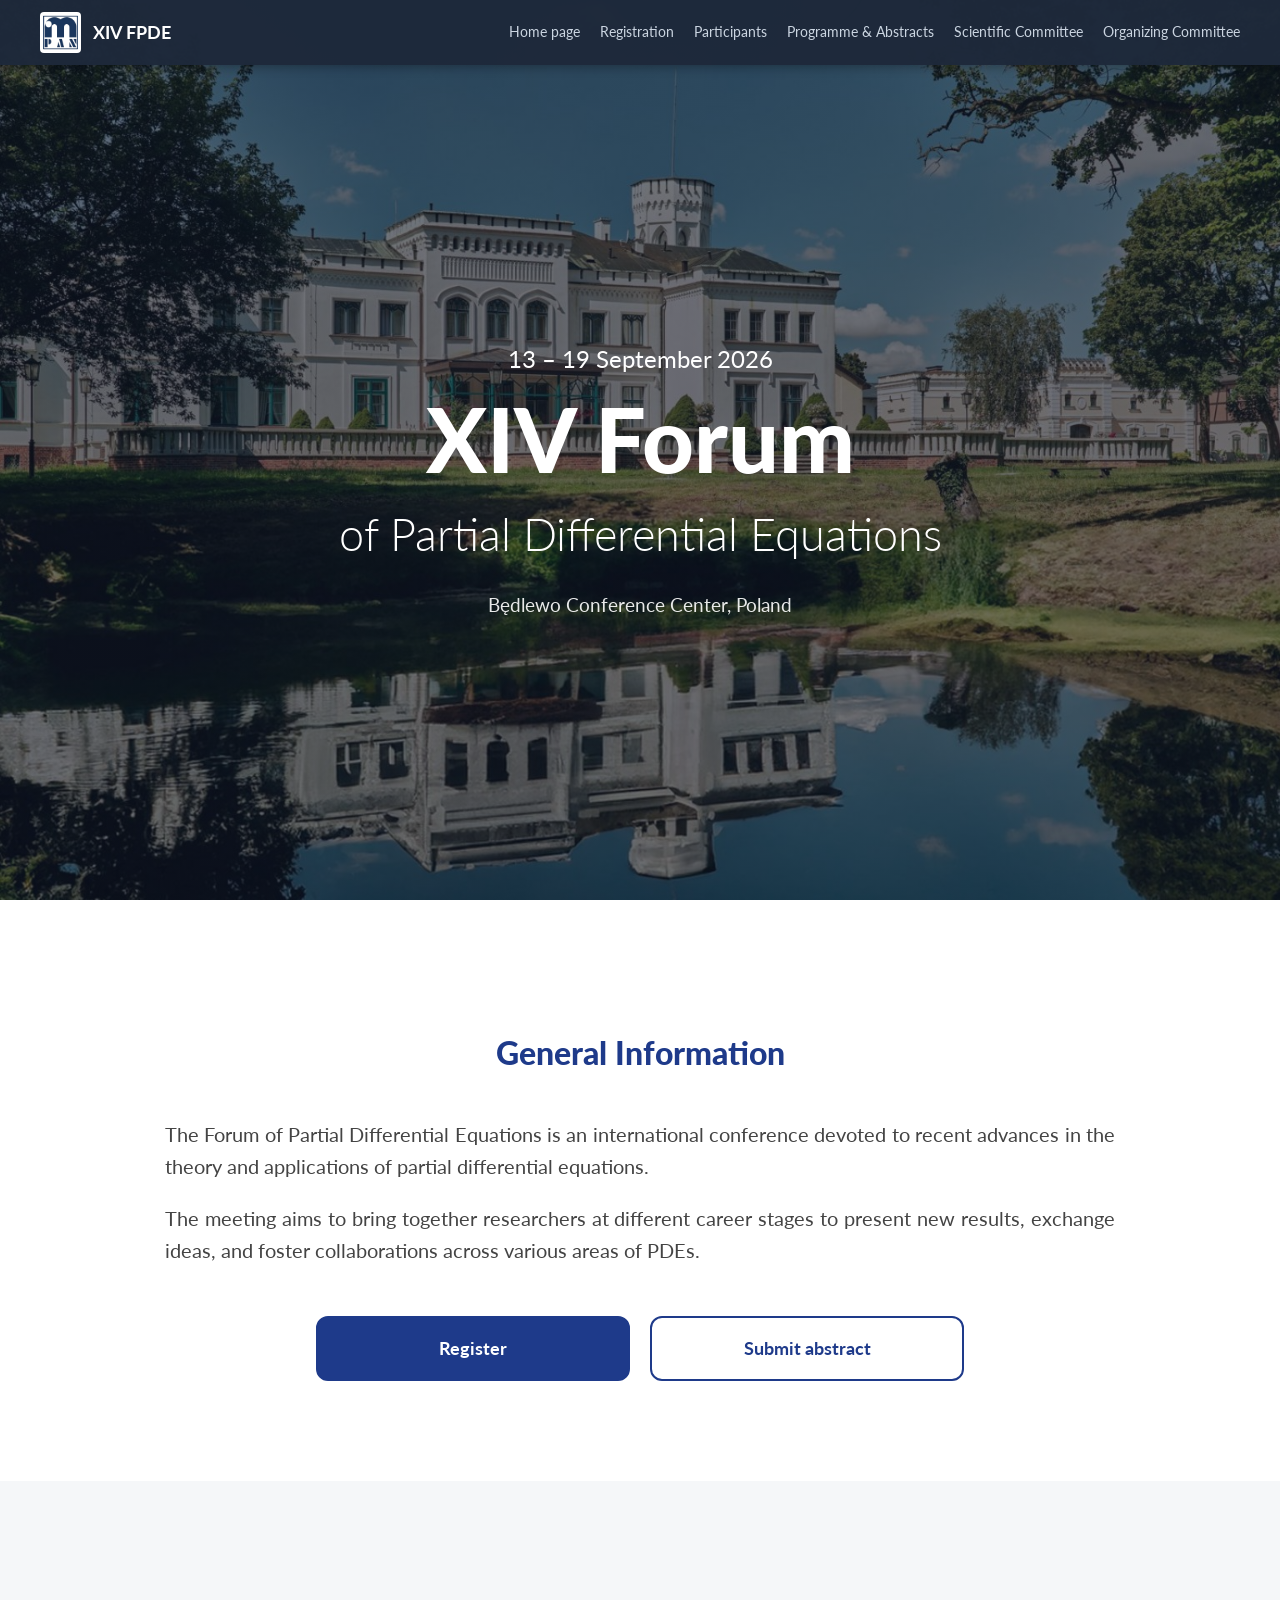
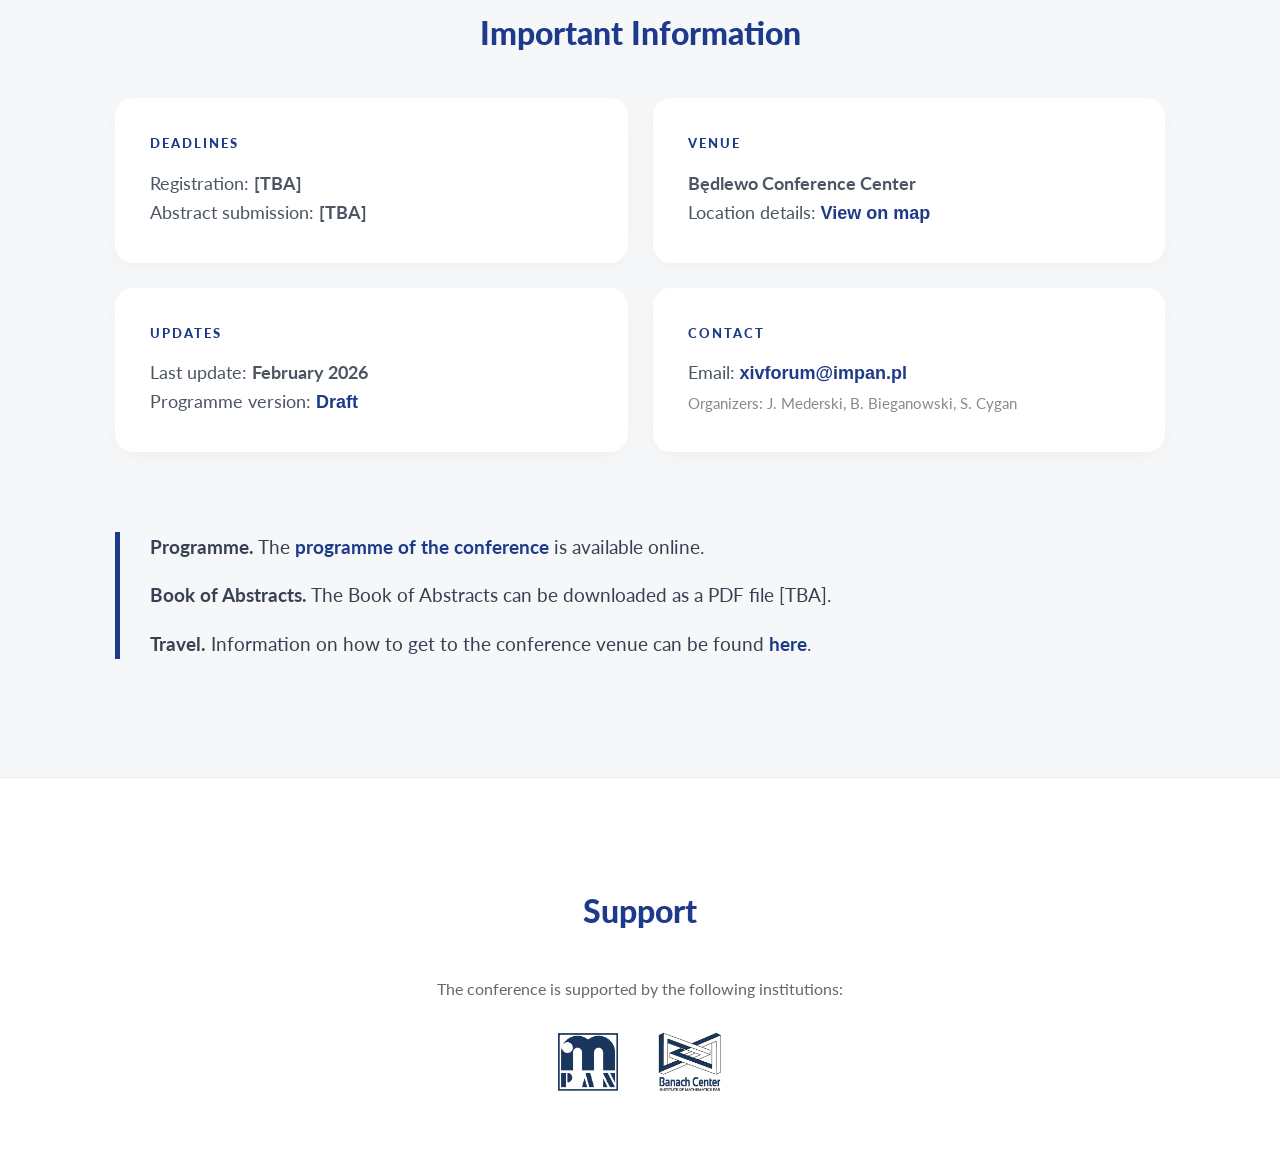
==== commit cefd51a8: "Update index.html" ====
--- a/index.html
+++ b/index.html
@@ -5,12 +5,11 @@
     <meta name="viewport" content="width=device-width, initial-scale=1.0">
     <title>XIV Forum on PDE | Będlewo 2026</title>
     <link href="https://fonts.googleapis.com/css2?family=Lato:wght@300;400;700;900&display=swap" rel="stylesheet">
-    <link rel="stylesheet" href="style.css">
-    <script src="header.js" defer></script>
     <style>
         :root {
-            --primary-blue: #1E3A8A; /* Zgodny z resztą zakładek */
-            --light-gray: #f8fafc;
+            --primary-blue: #1E3A8A; /* Zmienione z zielonego na niebieski */
+            --navbar-bg: rgba(30, 41, 59, 0.98); 
+            --light-gray: #f5f7f9;
         }
 
         html, body {
@@ -21,11 +20,68 @@
             scroll-behavior: smooth;
         }
 
-        /* --- SEKCJA HERO --- */
+        body {
+            font-family: 'Lato', sans-serif;
+            color: #333;
+            line-height: 1.6;
+            background-color: white;
+        }
+
+        /* --- NAWIGACJA (PROSTA, BEZ BANERA) --- */
+        .navbar {
+            position: fixed;
+            top: 0;
+            width: 100%;
+            background-color: var(--navbar-bg);
+            display: flex;
+            justify-content: space-between;
+            align-items: center;
+            padding: 12px 40px;
+            box-sizing: border-box;
+            z-index: 1000;
+            box-shadow: 0 2px 10px rgba(0,0,0,0.3);
+        }
+
+        .nav-logo {
+            display: flex;
+            align-items: center;
+            color: white;
+            text-decoration: none;
+            font-weight: 700;
+            font-size: 18px;
+        }
+
+        .nav-logo img {
+            height: 35px;
+            background: white;
+            padding: 3px;
+            border-radius: 4px;
+            margin-right: 12px;
+        }
+
+        .nav-links {
+            display: flex;
+            gap: 20px;
+        }
+
+        .nav-links a {
+            color: #cbd5e1;
+            text-decoration: none;
+            font-size: 14px;
+            font-weight: 400;
+            transition: 0.3s;
+            white-space: nowrap;
+        }
+
+        .nav-links a:hover {
+            color: white;
+        }
+
+        /* --- HERO --- */
         .hero {
             position: relative;
             min-height: 100vh;
-            background: linear-gradient(rgba(15, 23, 42, 0.65), rgba(15, 23, 42, 0.65)), 
+            background: linear-gradient(rgba(15, 23, 42, 0.6), rgba(15, 23, 42, 0.6)), 
                         url('image_d2cb7a.jpg') no-repeat center center/cover;
             display: flex;
             align-items: center;
@@ -36,80 +92,99 @@
             box-sizing: border-box;
         }
 
-        .hero-content h2 { font-size: clamp(18px, 2vw, 24px); font-weight: 400; margin-bottom: 10px; text-transform: uppercase; letter-spacing: 2px; }
+        .hero-content h2 { font-size: clamp(18px, 2vw, 24px); font-weight: 400; margin-bottom: 10px; }
         .hero-content h1 { font-size: clamp(40px, 8vw, 90px); font-weight: 900; margin: 0; line-height: 1.1; }
         .hero-content p.sub { font-size: clamp(24px, 4vw, 45px); font-weight: 300; margin: 10px 0; }
-        .hero-content p.venue { font-size: clamp(16px, 1.5vw, 22px); margin-top: 20px; opacity: 0.9; font-weight: 700; }
-
-        /* --- LAYOUT SEKCJI --- */
-        .section-padding { padding: 100px 20px; }
-        .home-section-title { 
-            color: var(--primary-blue); 
-            font-size: 32px; 
-            margin-bottom: 40px; 
-            font-weight: 900; 
+        .hero-content p.venue { font-size: clamp(16px, 1.5vw, 22px); margin-top: 20px; opacity: 0.9; }
+
+        /* --- SEKCJE --- */
+        .general-info {
+            padding: 100px 20px;
+            max-width: 950px;
+            margin: 0 auto;
             text-align: center;
         }
 
-        .general-text { font-size: 19px; color: #4b5563; max-width: 900px; margin: 0 auto 50px; text-align: justify; }
-
-        /* --- PRZYCISKI --- */
+        .section-title { color: var(--primary-blue); font-size: 32px; margin-bottom: 40px; font-weight: 900; }
+        .general-text { font-size: 20px; color: #444; margin-bottom: 50px; text-align: justify; }
+
         .btn-container { display: flex; gap: 20px; justify-content: center; flex-wrap: wrap; }
-        .btn-home {
-            padding: 16px 40px;
-            font-size: 17px;
+        .btn {
+            padding: 16px 45px;
+            font-size: 18px;
             font-weight: 700;
             border-radius: 12px;
             text-decoration: none;
             transition: 0.3s;
-            min-width: 200px;
-            text-align: center;
-        }
-        .btn-blue { background: var(--primary-blue); color: white; border: 2px solid var(--primary-blue); }
-        .btn-blue-outline { background: transparent; color: var(--primary-blue); border: 2px solid var(--primary-blue); }
-        .btn-home:hover { transform: translateY(-3px); box-shadow: 0 8px 20px rgba(30, 58, 138, 0.2); }
-
-        /* --- KARTY INFORMACYJNE --- */
-        .important-info { background-color: var(--light-gray); }
+            min-width: 220px;
+        }
+        .btn-solid { background: var(--primary-blue); color: white; border: 2px solid var(--primary-blue); }
+        .btn-outline { background: white; color: var(--primary-blue); border: 2px solid var(--primary-blue); }
+        .btn:hover { transform: translateY(-3px); box-shadow: 0 5px 15px rgba(30, 58, 138, 0.2); }
+
+        .important-info {
+            background-color: var(--light-gray);
+            padding: 100px 20px;
+        }
+
+        .info-wrapper { max-width: 1050px; margin: 0 auto; }
+        
         .info-grid {
             display: grid;
             grid-template-columns: 1fr 1fr;
             gap: 25px;
-            max-width: 1050px;
-            margin: 0 auto 60px;
-        }
-
-        .info-card {
+            margin-bottom: 80px;
+        }
+
+        .card {
             background: white;
             padding: 35px;
             border-radius: 18px;
-            border: 1px solid rgba(0,0,0,0.05);
-            box-shadow: 0 4px 15px rgba(0,0,0,0.02);
-        }
-
-        .info-card h4 { margin: 0 0 15px 0; font-size: 13px; letter-spacing: 2px; color: var(--primary-blue); text-transform: uppercase; font-weight: 900; }
-        .info-card p { margin: 0; font-size: 17px; color: #374151; }
-        .info-card a { color: var(--primary-blue); text-decoration: none; font-weight: 700; border-bottom: 1px solid rgba(30, 58, 138, 0.3); }
-
-        /* --- FOOTER LINKS --- */
-        .footer-links-block {
-            max-width: 1050px;
-            margin: 0 auto;
+            box-shadow: 0 4px 15px rgba(0,0,0,0.03);
+        }
+
+        .card h4 { margin: 0 0 15px 0; font-size: 13px; letter-spacing: 2px; color: var(--primary-blue); text-transform: uppercase; font-weight: 900; }
+        .card p { margin: 0; font-size: 18px; color: #4b5563; }
+        .card a { color: var(--primary-blue); text-decoration: none; font-weight: 600; }
+
+        .footer-links {
             border-left: 5px solid var(--primary-blue);
             padding-left: 30px;
-        }
-        .footer-links-block p { font-size: 18px; margin: 15px 0; color: #374151; }
-        .footer-links-block a { color: var(--primary-blue); text-decoration: none; font-weight: 700; }
-
-        @media (max-width: 800px) {
+            margin-top: 40px;
+        }
+        .footer-links p { font-size: 19px; margin: 18px 0; color: #374151; }
+        .footer-links a { color: var(--primary-blue); text-decoration: none; font-weight: 700; }
+
+        .support-section {
+            padding: 80px 20px;
+            text-align: center;
+            background: white;
+            border-top: 1px solid #eee;
+        }
+
+        @media (max-width: 1024px) {
+            .navbar { flex-direction: column; padding: 15px; }
+            .nav-links { margin-top: 15px; flex-wrap: wrap; justify-content: center; gap: 10px; }
             .info-grid { grid-template-columns: 1fr; }
-            .hero-content h1 { font-size: 50px; }
         }
     </style>
 </head>
 <body>
 
-    <div id="header-placeholder"></div>
+    <nav class="navbar">
+        <a href="index.html" class="nav-logo">
+            <img src="logo-impan.png" alt="IMPAN Logo">
+            XIV FPDE
+        </a>
+        <div class="nav-links">
+            <a href="index.html">Home page</a>
+            <a href="registration.html">Registration</a>
+            <a href="participants.html">Participants</a>
+            <a href="programme.html">Programme & Abstracts</a>
+            <a href="scientific-committee.html">Scientific Committee</a>
+            <a href="organizing-committee.html">Organizing Committee</a>
+        </div>
+    </nav>
 
     <section class="hero">
         <div class="hero-content">
@@ -120,52 +195,56 @@
         </div>
     </section>
 
-    <section class="section-padding">
-        <h2 class="home-section-title">General Information</h2>
+    <section class="general-info">
+        <h2 class="section-title">General Information</h2>
         <div class="general-text">
             <p>The Forum of Partial Differential Equations is an international conference devoted to recent advances in the theory and applications of partial differential equations.</p>
-            <p>The meeting aims to bring together researchers at different career stages to present new results, exchange ideas, and foster collaborations across various areas of PDEs. It continues the long-standing tradition of Polish PDE meetings held in Będlewo.</p>
+            <p>The meeting aims to bring together researchers at different career stages to present new results, exchange ideas, and foster collaborations across various areas of PDEs.</p>
         </div>
         <div class="btn-container">
-            <a href="registration.html" class="btn-home btn-blue">Register Now</a>
-            <a href="mailto:xivforum@impan.pl" class="btn-home btn-blue-outline">Submit Abstract</a>
-        </div>
-    </section>
-
-    <section class="important-info section-padding">
-        <div class="info-grid">
-            <div class="info-card">
-                <h4>Deadlines</h4>
-                <p>Registration: <b>[TBA]</b><br>Abstract submission: <b>[TBA]</b></p>
+            <a href="registration.html" class="btn btn-solid">Register</a>
+            <a href="mailto:xivforum@impan.pl" class="btn btn-outline">Submit abstract</a>
+        </div>
+    </section>
+
+    <section class="important-info">
+        <div class="info-wrapper">
+            <h2 class="section-title" style="text-align: center;">Important Information</h2>
+            
+            <div class="info-grid">
+                <div class="card">
+                    <h4>Deadlines</h4>
+                    <p>Registration: <b>[TBA]</b><br>Abstract submission: <b>[TBA]</b></p>
+                </div>
+                <div class="card">
+                    <h4>Venue</h4>
+                    <p><b>Będlewo Conference Center</b><br>Location details: <a href="https://www.impan.pl/en/centres/bedlewo/location" target="_blank">View on map</a></p>
+                </div>
+                <div class="card">
+                    <h4>Updates</h4>
+                    <p>Last update: <b>February 2026</b><br>Programme version: <a href="programme.html">Draft</a></p>
+                </div>
+                <div class="card">
+                    <h4>Contact</h4>
+                    <p>Email: <a href="mailto:xivforum@impan.pl">xivforum@impan.pl</a><br>
+                    <small style="color: #888;">Organizers: J. Mederski, B. Bieganowski, S. Cygan</small></p>
+                </div>
             </div>
-            <div class="info-card">
-                <h4>Venue</h4>
-                <p><b>Będlewo Conference Center</b><br>Address: <a href="https://www.impan.pl/en/centres/bedlewo/location" target="_blank">View map</a></p>
+
+            <div class="footer-links">
+                <p><b>Programme.</b> The <a href="programme.html">programme of the conference</a> is available online.</p>
+                <p><b>Book of Abstracts.</b> The Book of Abstracts can be downloaded as a PDF file [TBA].</p>
+                <p><b>Travel.</b> Information on how to get to the conference venue can be found <a href="registration.html">here</a>.</p>
             </div>
-            <div class="info-card">
-                <h4>Updates</h4>
-                <p>Last update: <b>February 2026</b><br>Programme version: <a href="programme.html">Draft available</a></p>
-            </div>
-            <div class="info-card">
-                <h4>Contact</h4>
-                <p>Email: <a href="mailto:xivforum@impan.pl">xivforum@impan.pl</a><br>
-                <small style="color: #64748b; display: block; margin-top: 5px;">Organizers: J. Mederski, B. Bieganowski, S. Cygan</small></p>
-            </div>
-        </div>
-
-        <div class="footer-links-block">
-            <p><b>Programme.</b> The <a href="programme.html">programme of the conference</a> is available online.</p>
-            <p><b>Book of Abstracts.</b> The Book of Abstracts can be downloaded as a PDF file [TBA].</p>
-            <p><b>Travel.</b> Information on how to get to the conference venue can be found <a href="registration.html">here</a>.</p>
-        </div>
-    </section>
-
-    <section class="section-padding" style="text-align: center; background: white;">
-        <h2 class="home-section-title">Support</h2>
-        <p style="color: #64748b; max-width: 600px; margin: 0 auto 40px;">The conference is supported by the following institutions:</p>
-        <div style="display: flex; justify-content: center; gap: 40px; align-items: center; flex-wrap: wrap; opacity: 0.8;">
-             <img src="logo-impan.png" alt="IMPAN" style="height: 80px;">
-             <img src="banachcenter.jpg" alt="Banach Center" style="height: 80px;">
+        </div>
+    </section>
+
+    <section class="support-section">
+        <h2 class="section-title">Support</h2>
+        <p style="color: #666; max-width: 600px; margin: 0 auto 30px;">The conference is supported by the following institutions:</p>
+        <div style="display: flex; justify-content: center; gap: 40px; align-items: center; flex-wrap: wrap;">
+             <img src="logo-impan.png" alt="IMPAN" style="height: 60px;">
+             <img src="banachcenter.jpg" alt="Banach Center" style="height: 60px;">
         </div>
     </section>
 
